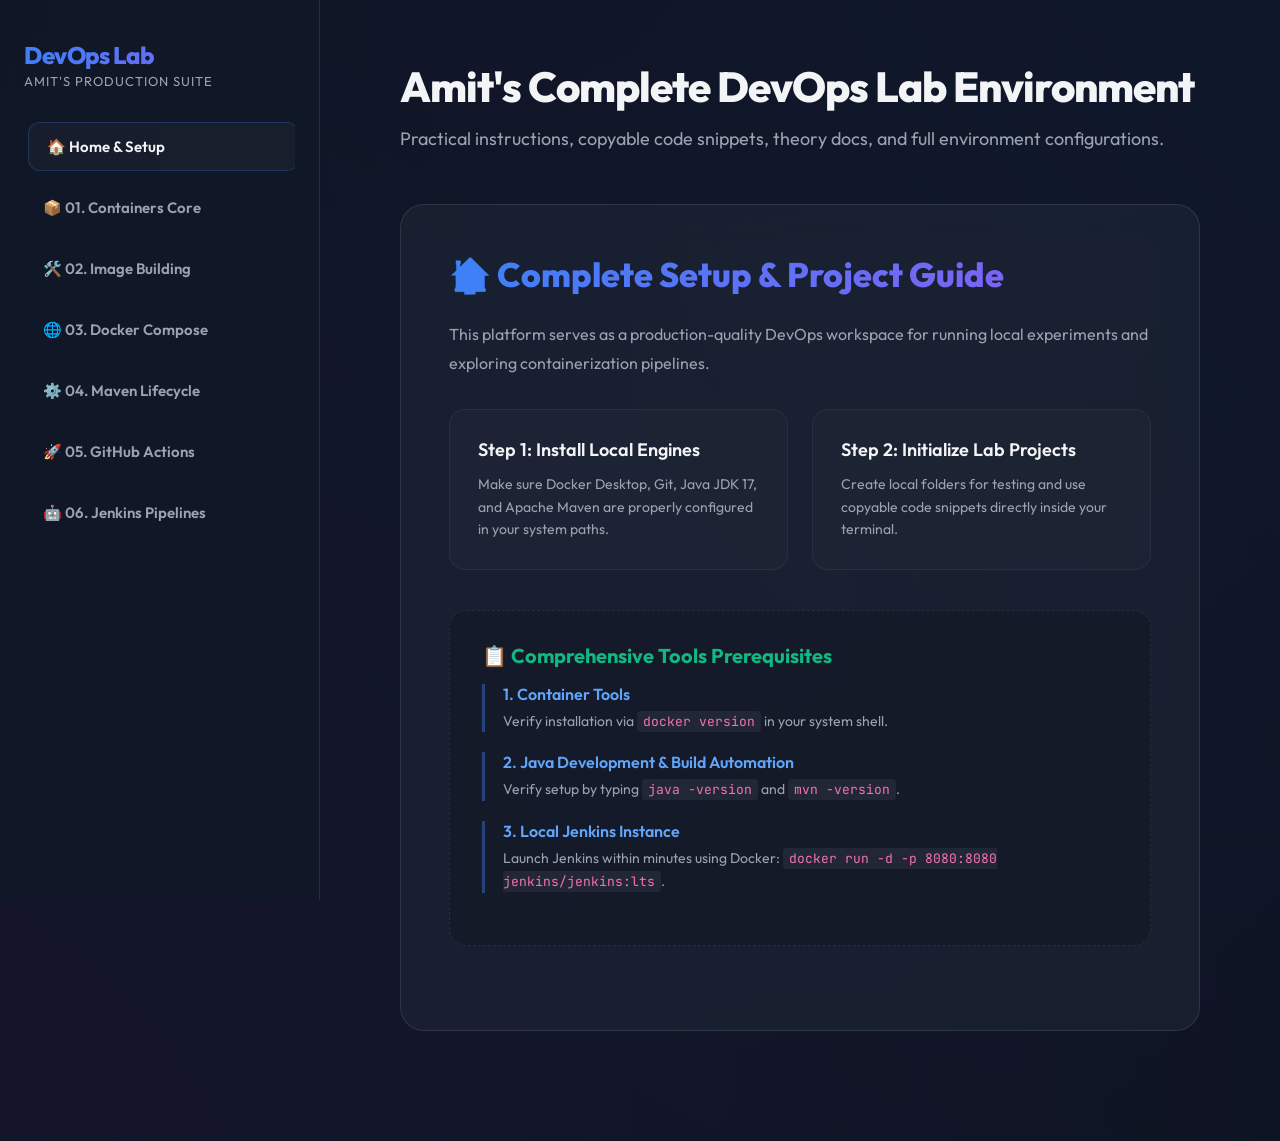
==== devops-lab-amit/index.html @ 14160db6 "Created the complete DevOps Learning + Practical implementation sub-project for Amit" ====
<!DOCTYPE html>
<html lang="en">
<head>
    <meta charset="UTF-8">
    <meta name="viewport" content="width=device-width, initial-scale=1.0">
    <title>Amit's DevOps Lab Master Suite</title>
    <link href="https://fonts.googleapis.com/css2?family=Outfit:wght@300;400;600;800&family=JetBrains+Mono:wght@400;700&display=swap" rel="stylesheet">
    <link rel="stylesheet" href="style.css">
</head>
<body>
    <aside class="sidebar">
        <div class="sidebar-brand">
            <h1>DevOps Lab</h1>
            <span>Amit's Production Suite</span>
        </div>
        <ul class="nav-list">
            <li class="nav-item active"><a href="#welcome" onclick="switchTab('welcome')">🏠 Home & Setup</a></li>
            <li class="nav-item"><a href="#unit1" onclick="switchTab('unit1')">📦 01. Containers Core</a></li>
            <li class="nav-item"><a href="#unit2" onclick="switchTab('unit2')">🛠️ 02. Image Building</a></li>
            <li class="nav-item"><a href="#unit3" onclick="switchTab('unit3')">🌐 03. Docker Compose</a></li>
            <li class="nav-item"><a href="#unit4" onclick="switchTab('unit4')">⚙️ 04. Maven Lifecycle</a></li>
            <li class="nav-item"><a href="#unit5" onclick="switchTab('unit5')">🚀 05. GitHub Actions</a></li>
            <li class="nav-item"><a href="#unit6" onclick="switchTab('unit6')">🤖 06. Jenkins Pipelines</a></li>
        </ul>
    </aside>

    <main class="main-content">
        <div class="header-section">
            <h2>Amit's Complete DevOps Lab Environment</h2>
            <p>Practical instructions, copyable code snippets, theory docs, and full environment configurations.</p>
        </div>

        <!-- 00. WELCOME / SETUP SECTION -->
        <section id="welcome" class="unit-section active">
            <h3 class="unit-title">🏠 Complete Setup & Project Guide</h3>
            <p class="unit-intro">This platform serves as a production-quality DevOps workspace for running local experiments and exploring containerization pipelines.</p>
            
            <div class="card-grid">
                <div class="feature-card">
                    <h4>Step 1: Install Local Engines</h4>
                    <p>Make sure Docker Desktop, Git, Java JDK 17, and Apache Maven are properly configured in your system paths.</p>
                </div>
                <div class="feature-card">
                    <h4>Step 2: Initialize Lab Projects</h4>
                    <p>Create local folders for testing and use copyable code snippets directly inside your terminal.</p>
                </div>
            </div>

            <div class="manual-section">
                <h5>📋 Comprehensive Tools Prerequisites</h5>
                <div class="manual-step">
                    <h6>1. Container Tools</h6>
                    <p>Verify installation via <code>docker version</code> in your system shell.</p>
                </div>
                <div class="manual-step">
                    <h6>2. Java Development & Build Automation</h6>
                    <p>Verify setup by typing <code>java -version</code> and <code>mvn -version</code>.</p>
                </div>
                <div class="manual-step">
                    <h6>3. Local Jenkins Instance</h6>
                    <p>Launch Jenkins within minutes using Docker: <code>docker run -d -p 8080:8080 jenkins/jenkins:lts</code>.</p>
                </div>
            </div>
        </section>

        <!-- UNIT 1: CONTAINERS & DOCKER FUNDAMENTALS -->
        <section id="unit1" class="unit-section">
            <h3 class="unit-title">Unit I: Containers Core & Docker Basics</h3>
            <p class="unit-intro">Explore hypervisor abstraction vs kernel isolation primitives (Namespaces, cgroups), image layering, and process sandboxing.</p>

            <button class="action-btn" onclick="startSim('term1', 'u1')">▶ Run Terminal Simulation (Typewriter Animation)</button>

            <div id="term1" class="terminal-container">
                <div class="terminal-header">
                    <div class="terminal-dot terminal-red"></div>
                    <div class="terminal-dot terminal-yellow"></div>
                    <div class="terminal-dot terminal-green"></div>
                    <span class="terminal-title">Simulation Console</span>
                </div>
                <div class="terminal-body" id="term1-txt"></div>
            </div>

            <div class="manual-section">
                <h5>🛠️ Experiment 1: Running Isolated Nginx Workloads</h5>
                <p><strong>Aim:</strong> Setup, configure, and operate a containerized web service using Docker.</p>
                <div class="manual-step">
                    <h6>Prerequisites:</h6>
                    <p>Ensure that Docker Desktop or a Linux host daemon is operational.</p>
                </div>
                <div class="manual-step">
                    <h6>Execution Steps:</h6>
                    <pre>
# Pulling official lightweight base
docker pull nginx:alpine

# Run containerized service in background mode
docker run -d --name amit_web_container -p 8080:80 nginx:alpine

# Print running container statuses
docker ps -a
                    </pre>
                </div>
                <p><strong>Expected Output:</strong> The web container starts, binds to port 8080, and renders the default Nginx index page at <code>http://localhost:8080</code>.</p>
            </div>
        </section>

        <!-- UNIT 2: DOCKERFILE & CONTAINER MANAGEMENT -->
        <section id="unit2" class="unit-section">
            <h3 class="unit-title">Unit II: Advanced Image Building & Storage</h3>
            <p class="unit-intro">Optimize production builds with efficient read-only layering, local caches, and bind mounts.</p>

            <button class="action-btn" onclick="startSim('term2', 'u2')">▶ Run Terminal Simulation (Typewriter Animation)</button>

            <div id="term2" class="terminal-container">
                <div class="terminal-header">
                    <div class="terminal-dot terminal-red"></div>
                    <div class="terminal-dot terminal-yellow"></div>
                    <div class="terminal-dot terminal-green"></div>
                    <span class="terminal-title">Simulation Console</span>
                </div>
                <div class="terminal-body" id="term2-txt"></div>
            </div>

            <div class="manual-section">
                <h5>🛠️ Experiment 2: Custom Node.js Microservice Generation</h5>
                <p><strong>Aim:</strong> Build, tag, and persist customized local Node.js application images using a Dockerfile.</p>
                <div class="manual-step">
                    <h6>Execution Steps:</h6>
                    <pre>
# Navigate to the context directory
cd docker/

# Compile the target Dockerfile image
docker build -t amit-node-app:v1 .

# Run the newly generated custom image
docker run -d --name node_test -p 3000:3000 amit-node-app:v1
                    </pre>
                </div>
                <p><strong>Expected Output:</strong> Continuous console updates output build steps and successful tag confirmations.</p>
            </div>
        </section>

        <!-- UNIT 3: DOCKER COMPOSE & MICROSERVICES -->
        <section id="unit3" class="unit-section">
            <h3 class="unit-title">Unit III: Microservices with Docker Compose</h3>
            <p class="unit-intro">Coordinate multi-tier enterprise services seamlessly using Docker Compose.</p>

            <button class="action-btn" onclick="startSim('term3', 'u3')">▶ Run Terminal Simulation (Typewriter Animation)</button>

            <div id="term3" class="terminal-container">
                <div class="terminal-header">
                    <div class="terminal-dot terminal-red"></div>
                    <div class="terminal-dot terminal-yellow"></div>
                    <div class="terminal-dot terminal-green"></div>
                    <span class="terminal-title">Simulation Console</span>
                </div>
                <div class="terminal-body" id="term3-txt"></div>
            </div>

            <div class="manual-section">
                <h5>🛠️ Experiment 3: WordPress & MySQL Single-Script Deployment</h5>
                <p><strong>Aim:</strong> Launching decoupled backend and web tier microservices using a unified script.</p>
                <div class="manual-step">
                    <h6>Execution Steps:</h6>
                    <pre>
# Launch service stacks
docker compose -f compose/wordpress.yml up -d

# Verify operational running containers
docker compose -f compose/wordpress.yml ps
                    </pre>
                </div>
                <p><strong>Expected Output:</strong> Dynamic isolation network created, database starts up, and WordPress binds to port 8080.</p>
            </div>
        </section>

        <!-- UNIT 4: MAVEN BUILD AUTOMATION -->
        <section id="unit4" class="unit-section">
            <h3 class="unit-title">Unit IV: Maven Lifecycle Automation</h3>
            <p class="unit-intro">Learn about the Maven Project Object Model (POM), transitive dependency resolution, and multi-stage JRE containerization.</p>

            <button class="action-btn" onclick="startSim('term4', 'u4')">▶ Run Terminal Simulation (Typewriter Animation)</button>

            <div id="term4" class="terminal-container">
                <div class="terminal-header">
                    <div class="terminal-dot terminal-red"></div>
                    <div class="terminal-dot terminal-yellow"></div>
                    <div class="terminal-dot terminal-green"></div>
                    <span class="terminal-title">Simulation Console</span>
                </div>
                <div class="terminal-body" id="term4-txt"></div>
            </div>

            <div class="manual-section">
                <h5>🛠️ Experiment 4: Compiling Java Maven Applications</h5>
                <p><strong>Aim:</strong> Manage dependency resolution, tests execution, and package builds using Maven coordinates.</p>
                <div class="manual-step">
                    <h6>Execution Steps:</h6>
                    <pre>
# Navigate to project location
cd maven-app/

# Package source files into an executable jar file
mvn clean package
                    </pre>
                </div>
                <p><strong>Expected Output:</strong> Maven downloads all defined dependencies, executes standard tests, and generates a packaged artifact JAR.</p>
            </div>
        </section>

        <!-- UNIT 5: GITHUB ACTIONS CI -->
        <section id="unit5" class="unit-section">
            <h3 class="unit-title">Unit V: Continuous Integration with GitHub Actions</h3>
            <p class="unit-intro">Build robust multi-job CI workflow pipelines directly within your GitHub repository.</p>

            <button class="action-btn" onclick="startSim('term5', 'u5')">▶ Run Terminal Simulation (Typewriter Animation)</button>

            <div id="term5" class="terminal-container">
                <div class="terminal-header">
                    <div class="terminal-dot terminal-red"></div>
                    <div class="terminal-dot terminal-yellow"></div>
                    <div class="terminal-dot terminal-green"></div>
                    <span class="terminal-title">Simulation Console</span>
                </div>
                <div class="terminal-body" id="term5-txt"></div>
            </div>

            <div class="manual-section">
                <h5>🛠️ Experiment 5: Workflow Pipeline Integration</h5>
                <p><strong>Aim:</strong> Trigger automated test validations, compilation, and Docker builds on code commits.</p>
                <div class="manual-step">
                    <h6>Execution Steps:</h6>
                    <pre>
# Stage code changes
git add .

# Commit code changes
git commit -m "Added continuous integration workflows"

# Push to origin
git push origin main
                    </pre>
                </div>
                <p><strong>Expected Output:</strong> GitHub captures events and executes testing and image builds automatically.</p>
            </div>
        </section>

        <!-- UNIT 6: JENKINS PIPELINES -->
        <section id="unit6" class="unit-section">
            <h3 class="unit-title">Unit VI: Continuous Integration with Jenkins</h3>
            <p class="unit-intro">Establish multi-stage delivery pipelines utilizing versioned declarative scripts.</p>

            <button class="action-btn" onclick="startSim('term6', 'u6')">▶ Run Terminal Simulation (Typewriter Animation)</button>

            <div id="term6" class="terminal-container">
                <div class="terminal-header">
                    <div class="terminal-dot terminal-red"></div>
                    <div class="terminal-dot terminal-yellow"></div>
                    <div class="terminal-dot terminal-green"></div>
                    <span class="terminal-title">Simulation Console</span>
                </div>
                <div class="terminal-body" id="term6-txt"></div>
            </div>

            <div class="manual-section">
                <h5>🛠️ Experiment 6: Declarative Pipelines Implementation</h5>
                <p><strong>Aim:</strong> Run step-by-step CI/CD automation tasks in isolated agent node environments.</p>
                <div class="manual-step">
                    <h6>Execution Steps:</h6>
                    <pre>
# Point Jenkins to your repository url
# Execute new build pipelines via the dashboard
                    </pre>
                </div>
                <p><strong>Expected Output:</strong> Stages compile, validate tests, package binaries, and confirm successful pipeline completions.</p>
            </div>
        </section>
    </main>

    <script src="script.js"></script>
</body>
</html>
---- devops-lab-amit/style.css ----
:root {
    --bg-color: #0b0f19;
    --sidebar-bg: rgba(17, 24, 39, 0.85);
    --panel-bg: rgba(31, 41, 55, 0.55);
    --accent: #3b82f6;
    --accent-gradient: linear-gradient(135deg, #3b82f6 0%, #8b5cf6 100%);
    --text-main: #f3f4f6;
    --text-muted: #9ca3af;
    --border-color: rgba(255, 255, 255, 0.1);
    --card-bg: rgba(255, 255, 255, 0.02);
    --terminal-bg: rgba(17, 24, 39, 0.95);
}

* {
    box-sizing: border-box;
    margin: 0;
    padding: 0;
}

body {
    font-family: 'Outfit', sans-serif;
    background: var(--bg-color);
    color: var(--text-main);
    display: flex;
    min-height: 100vh;
    overflow-x: hidden;
    background-image: radial-gradient(circle at top right, rgba(59, 130, 246, 0.08), transparent),
                      radial-gradient(circle at bottom left, rgba(139, 92, 246, 0.08), transparent);
}

.sidebar {
    width: 320px;
    background: var(--sidebar-bg);
    backdrop-filter: blur(12px);
    border-right: 1px solid var(--border-color);
    height: 100vh;
    position: fixed;
    left: 0;
    top: 0;
    padding: 40px 24px;
    display: flex;
    flex-direction: column;
    gap: 32px;
    z-index: 100;
}

.sidebar-brand h1 {
    font-size: 24px;
    font-weight: 800;
    background: var(--accent-gradient);
    -webkit-background-clip: text;
    background-clip: text;
    -webkit-text-fill-color: transparent;
    letter-spacing: -0.5px;
}

.sidebar-brand span {
    font-size: 13px;
    color: var(--text-muted);
    text-transform: uppercase;
    letter-spacing: 1px;
}

.nav-list {
    list-style: none;
    display: flex;
    flex-direction: column;
    gap: 12px;
    overflow-y: auto;
    flex: 1;
}

.nav-item a {
    display: flex;
    align-items: center;
    gap: 14px;
    padding: 14px 18px;
    color: var(--text-muted);
    text-decoration: none;
    border-radius: 12px;
    font-size: 15px;
    font-weight: 600;
    transition: all 0.3s cubic-bezier(0.4, 0, 0.2, 1);
    border: 1px solid transparent;
}

.nav-item a:hover, .nav-item.active a {
    background: rgba(255, 255, 255, 0.03);
    color: var(--text-main);
    border-color: rgba(59, 130, 246, 0.25);
    transform: translateX(4px);
}

.main-content {
    margin-left: 320px;
    padding: 60px 80px;
    width: calc(100% - 320px);
    max-width: 1250px;
}

.header-section {
    margin-bottom: 50px;
    animation: fadeIn 0.8s ease;
}

.header-section h2 {
    font-size: 42px;
    font-weight: 800;
    letter-spacing: -1px;
    margin-bottom: 12px;
}

.header-section p {
    font-size: 18px;
    color: var(--text-muted);
    line-height: 1.6;
}

.unit-section {
    background: var(--panel-bg);
    backdrop-filter: blur(16px);
    border: 1px solid var(--border-color);
    border-radius: 24px;
    padding: 48px;
    margin-bottom: 50px;
    display: none;
    animation: slideUp 0.6s cubic-bezier(0.4, 0, 0.2, 1);
}

.unit-section.active {
    display: block;
}

.unit-title {
    font-size: 34px;
    font-weight: 800;
    background: var(--accent-gradient);
    -webkit-background-clip: text;
    background-clip: text;
    -webkit-text-fill-color: transparent;
    margin-bottom: 24px;
}

.unit-intro {
    color: var(--text-muted);
    font-size: 16px;
    line-height: 1.8;
    margin-bottom: 32px;
}

.card-grid {
    display: grid;
    grid-template-columns: repeat(auto-fit, minmax(280px, 1fr));
    gap: 24px;
    margin-bottom: 40px;
}

.feature-card {
    background: var(--card-bg);
    border: 1px solid rgba(255, 255, 255, 0.05);
    border-radius: 16px;
    padding: 28px;
    transition: all 0.3s ease;
}

.feature-card:hover {
    transform: translateY(-4px);
    border-color: rgba(59, 130, 246, 0.3);
    background: rgba(255, 255, 255, 0.04);
}

.feature-card h4 {
    font-size: 18px;
    font-weight: 600;
    margin-bottom: 12px;
    color: var(--text-main);
}

.feature-card p {
    font-size: 14px;
    color: var(--text-muted);
    line-height: 1.6;
}

.manual-section {
    background: rgba(0, 0, 0, 0.15);
    border: 1px dashed rgba(255, 255, 255, 0.08);
    border-radius: 18px;
    padding: 32px;
    margin: 36px 0;
}

.manual-section h5 {
    font-size: 20px;
    font-weight: 700;
    margin-bottom: 16px;
    color: #10b981;
}

.manual-step {
    margin-bottom: 20px;
    border-left: 3px solid rgba(59, 130, 246, 0.4);
    padding-left: 18px;
}

.manual-step h6 {
    font-size: 16px;
    font-weight: 600;
    color: #60a5fa;
    margin-bottom: 6px;
}

.manual-step p {
    font-size: 14px;
    color: var(--text-muted);
    line-height: 1.6;
}

.action-btn {
    display: inline-flex;
    align-items: center;
    gap: 10px;
    background: var(--accent-gradient);
    color: #fff;
    font-weight: 600;
    font-size: 14px;
    padding: 12px 24px;
    border-radius: 10px;
    border: none;
    cursor: pointer;
    transition: all 0.3s cubic-bezier(0.4, 0, 0.2, 1);
    margin-bottom: 24px;
}

.action-btn:hover {
    transform: scale(1.02) translateY(-2px);
    box-shadow: 0 8px 24px rgba(59, 130, 246, 0.4);
}

pre {
    background: rgba(17, 24, 39, 0.75);
    border: 1px solid rgba(255, 255, 255, 0.08);
    border-radius: 14px;
    padding: 24px;
    overflow-x: auto;
    margin: 24px 0;
    font-family: 'JetBrains Mono', monospace;
    font-size: 14px;
    line-height: 1.6;
    color: #818cf8;
}

code {
    font-family: 'JetBrains Mono', monospace;
    background: rgba(255, 255, 255, 0.06);
    color: #f472b6;
    padding: 2px 6px;
    border-radius: 4px;
    font-size: 13px;
}

.terminal-container {
    display: none;
    background: var(--terminal-bg);
    border: 1px solid var(--border-color);
    border-radius: 16px;
    padding: 24px;
    margin: 24px 0;
    box-shadow: 0 20px 40px rgba(0,0,0,0.5);
    font-family: 'JetBrains Mono', monospace;
    color: #a7f3d0;
    min-height: 220px;
    animation: slideUp 0.4s ease;
    position: relative;
}

.terminal-container.active {
    display: block;
}

.terminal-header {
    display: flex;
    align-items: center;
    gap: 8px;
    margin-bottom: 16px;
    border-bottom: 1px solid rgba(255, 255, 255, 0.06);
    padding-bottom: 12px;
}

.terminal-dot { width: 12px; height: 12px; border-radius: 50%; }
.terminal-red { background: #ef4444; }
.terminal-yellow { background: #f59e0b; }
.terminal-green { background: #10b981; }
.terminal-title { color: var(--text-muted); font-size: 12px; margin-left: auto; text-transform: uppercase; }
.terminal-body { line-height: 1.7; font-size: 14px; white-space: pre-wrap; }

.image-gallery {
    display: grid;
    grid-template-columns: repeat(auto-fill, minmax(240px, 1fr));
    gap: 20px;
    margin-top: 32px;
}

.gallery-item {
    position: relative;
    border-radius: 12px;
    overflow: hidden;
    border: 1px solid rgba(255, 255, 255, 0.05);
    transition: all 0.3s cubic-bezier(0.4, 0, 0.2, 1);
    aspect-ratio: 16/9;
    background: rgba(0,0,0,0.25);
}

.gallery-item:hover {
    border-color: rgba(139, 92, 246, 0.4);
    transform: scale(1.03);
    box-shadow: 0 10px 25px rgba(0,0,0,0.3);
}

.gallery-item img {
    width: 100%;
    height: 100%;
    object-fit: cover;
    display: block;
}

.gallery-caption {
    position: absolute;
    bottom: 0; left: 0; right: 0;
    background: linear-gradient(transparent, rgba(0,0,0,0.9));
    color: #fff; font-size: 12px; padding: 10px 14px; font-weight: 500;
}

@keyframes fadeIn { from { opacity: 0; } to { opacity: 1; } }
@keyframes slideUp { from { opacity: 0; transform: translateY(24px); } to { opacity: 1; transform: translateY(0); } }

@media (max-width: 1024px) {
    body { flex-direction: column; }
    .sidebar { width: 100%; height: auto; position: relative; border-right: none; border-bottom: 1px solid var(--border-color); }
    .main-content { margin-left: 0; width: 100%; padding: 40px 24px; }
}
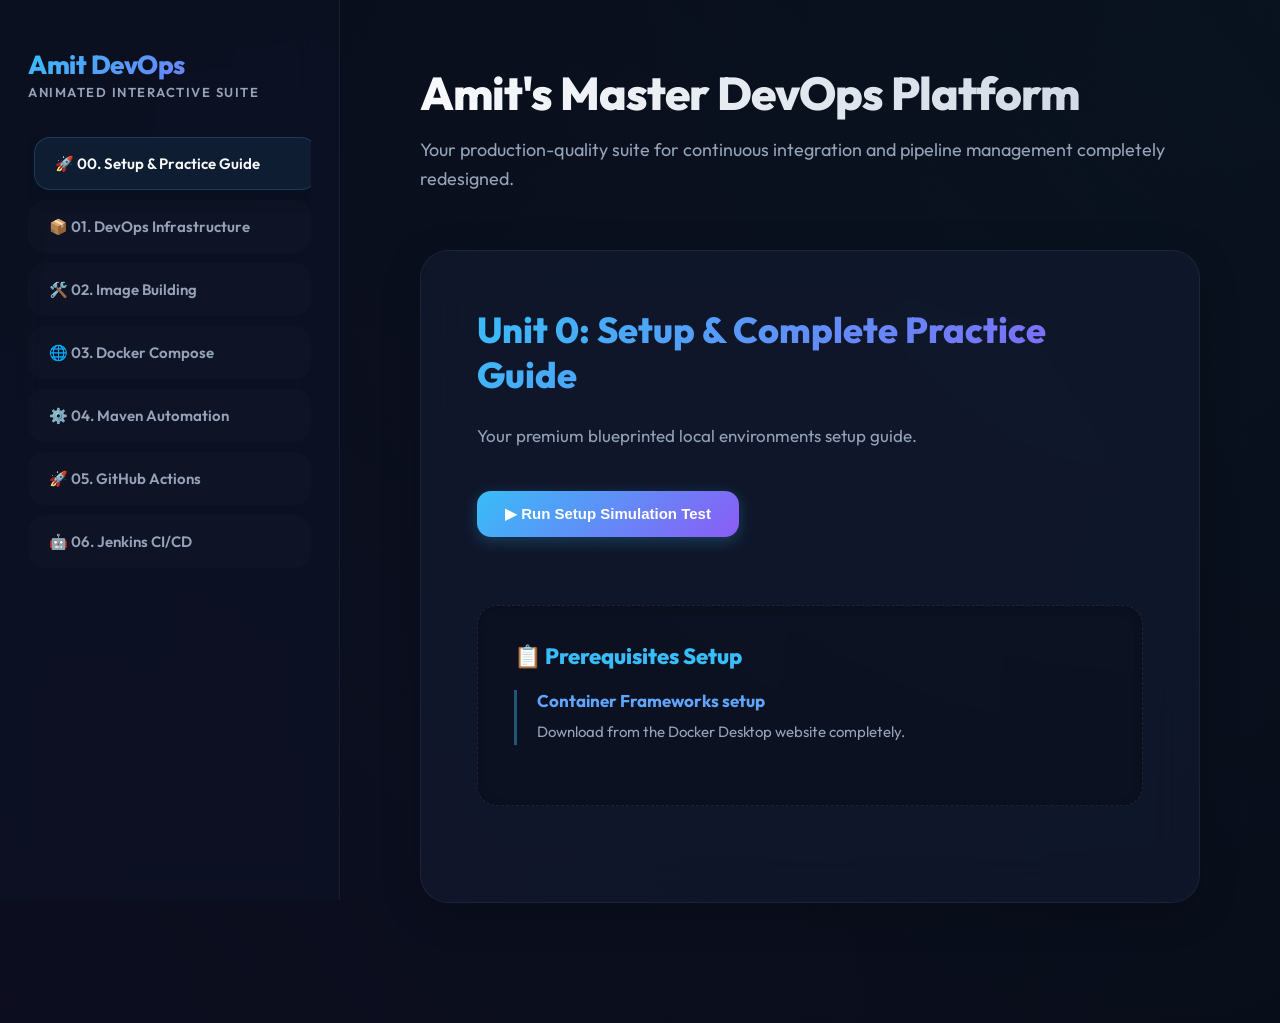
==== commit 39d3b7b9: "Completely redesigned both interactive dashboards with premium glassmorphism" ====
--- a/devops-lab-amit/index.html
+++ b/devops-lab-amit/index.html
@@ -3,70 +3,360 @@
 <head>
     <meta charset="UTF-8">
     <meta name="viewport" content="width=device-width, initial-scale=1.0">
-    <title>Amit's DevOps Lab Master Suite</title>
+    <title>Amit's Advanced DevOps Master Suite</title>
     <link href="https://fonts.googleapis.com/css2?family=Outfit:wght@300;400;600;800&family=JetBrains+Mono:wght@400;700&display=swap" rel="stylesheet">
-    <link rel="stylesheet" href="style.css">
+    <style>
+        :root {
+            --bg-color: #060913;
+            --sidebar-bg: rgba(13, 18, 36, 0.75);
+            --panel-bg: rgba(23, 31, 59, 0.45);
+            --accent: #2563eb;
+            --accent-gradient: linear-gradient(135deg, #38bdf8 0%, #8b5cf6 100%);
+            --text-main: #f8fafc;
+            --text-muted: #94a3b8;
+            --border-color: rgba(255, 255, 255, 0.06);
+            --card-bg: rgba(255, 255, 255, 0.01);
+            --terminal-bg: #090e1d;
+        }
+
+        * {
+            box-sizing: border-box;
+            margin: 0;
+            padding: 0;
+        }
+
+        body {
+            font-family: 'Outfit', sans-serif;
+            background: var(--bg-color);
+            color: var(--text-main);
+            display: flex;
+            min-height: 100vh;
+            overflow-x: hidden;
+            background-image: radial-gradient(circle at top right, rgba(56, 189, 248, 0.05), transparent),
+                              radial-gradient(circle at bottom left, rgba(139, 92, 246, 0.05), transparent);
+        }
+
+        ::-webkit-scrollbar {
+            width: 6px;
+            height: 6px;
+        }
+        ::-webkit-scrollbar-track {
+            background: transparent;
+        }
+        ::-webkit-scrollbar-thumb {
+            background: rgba(255, 255, 255, 0.1);
+            border-radius: 20px;
+        }
+
+        .sidebar {
+            width: 340px;
+            background: var(--sidebar-bg);
+            backdrop-filter: blur(20px);
+            border-right: 1px solid var(--border-color);
+            height: 100vh;
+            position: fixed;
+            left: 0;
+            top: 0;
+            padding: 48px 28px;
+            display: flex;
+            flex-direction: column;
+            gap: 36px;
+            z-index: 100;
+        }
+
+        .sidebar-brand h1 {
+            font-size: 26px;
+            font-weight: 800;
+            background: var(--accent-gradient);
+            -webkit-background-clip: text;
+            background-clip: text;
+            -webkit-text-fill-color: transparent;
+            letter-spacing: -0.5px;
+        }
+
+        .sidebar-brand span {
+            font-size: 13px;
+            color: var(--text-muted);
+            text-transform: uppercase;
+            letter-spacing: 1.5px;
+            font-weight: 600;
+        }
+
+        .nav-list {
+            list-style: none;
+            display: flex;
+            flex-direction: column;
+            gap: 10px;
+            overflow-y: auto;
+            flex: 1;
+        }
+
+        .nav-item a {
+            display: flex;
+            align-items: center;
+            gap: 16px;
+            padding: 16px 20px;
+            color: var(--text-muted);
+            text-decoration: none;
+            border-radius: 16px;
+            font-size: 15px;
+            font-weight: 600;
+            transition: all 0.4s cubic-bezier(0.4, 0, 0.2, 1);
+            border: 1px solid transparent;
+            background: rgba(255, 255, 255, 0.01);
+        }
+
+        .nav-item a:hover, .nav-item.active a {
+            background: rgba(56, 189, 248, 0.08);
+            color: var(--text-main);
+            border-color: rgba(56, 189, 248, 0.2);
+            transform: translateX(6px);
+            box-shadow: 0 4px 20px rgba(0, 0, 0, 0.15);
+        }
+
+        .main-content {
+            margin-left: 340px;
+            padding: 64px 80px;
+            width: calc(100% - 340px);
+            max-width: 1250px;
+        }
+
+        .header-section {
+            margin-bottom: 56px;
+            animation: fadeIn 0.8s ease;
+        }
+
+        .header-section h2 {
+            font-size: 46px;
+            font-weight: 800;
+            letter-spacing: -1px;
+            margin-bottom: 14px;
+            background: linear-gradient(to right, #f8fafc, #cbd5e1);
+            -webkit-background-clip: text;
+            background-clip: text;
+            -webkit-text-fill-color: transparent;
+        }
+
+        .header-section p {
+            font-size: 18px;
+            color: var(--text-muted);
+            line-height: 1.6;
+        }
+
+        .unit-section {
+            background: var(--panel-bg);
+            backdrop-filter: blur(24px);
+            border: 1px solid var(--border-color);
+            border-radius: 28px;
+            padding: 56px;
+            margin-bottom: 56px;
+            display: none;
+            animation: slideUp 0.6s cubic-bezier(0.4, 0, 0.2, 1);
+            box-shadow: 0 10px 40px rgba(0,0,0,0.2);
+        }
+
+        .unit-section.active {
+            display: block;
+        }
+
+        .unit-title {
+            font-size: 36px;
+            font-weight: 800;
+            background: var(--accent-gradient);
+            -webkit-background-clip: text;
+            background-clip: text;
+            -webkit-text-fill-color: transparent;
+            margin-bottom: 24px;
+        }
+
+        .unit-intro {
+            color: var(--text-muted);
+            font-size: 17px;
+            line-height: 1.8;
+            margin-bottom: 40px;
+        }
+
+        .manual-section {
+            background: rgba(0, 0, 0, 0.18);
+            border: 1px dashed rgba(255, 255, 255, 0.08);
+            border-radius: 20px;
+            padding: 36px;
+            margin: 40px 0;
+            box-shadow: inset 0 1px 15px rgba(0, 0, 0, 0.3);
+        }
+
+        .manual-section h5 {
+            font-size: 22px;
+            font-weight: 800;
+            margin-bottom: 20px;
+            color: #38bdf8;
+        }
+
+        .manual-step {
+            margin-bottom: 24px;
+            border-left: 3px solid rgba(56, 189, 248, 0.4);
+            padding-left: 20px;
+        }
+
+        .manual-step h6 {
+            font-size: 17px;
+            font-weight: 700;
+            color: #60a5fa;
+            margin-bottom: 8px;
+        }
+
+        .manual-step p {
+            font-size: 15px;
+            color: var(--text-muted);
+            line-height: 1.7;
+        }
+
+        .action-btn {
+            display: inline-flex;
+            align-items: center;
+            gap: 12px;
+            background: var(--accent-gradient);
+            color: #fff;
+            font-weight: 700;
+            font-size: 15px;
+            padding: 14px 28px;
+            border-radius: 14px;
+            border: none;
+            cursor: pointer;
+            text-decoration: none;
+            transition: all 0.3s cubic-bezier(0.4, 0, 0.2, 1);
+            margin-bottom: 28px;
+            box-shadow: 0 4px 15px rgba(56, 189, 248, 0.25);
+        }
+
+        .action-btn:hover {
+            transform: scale(1.03) translateY(-3px);
+            box-shadow: 0 10px 30px rgba(56, 189, 248, 0.45);
+        }
+
+        pre {
+            background: rgba(9, 14, 29, 0.85);
+            border: 1px solid rgba(255, 255, 255, 0.05);
+            border-radius: 16px;
+            padding: 24px;
+            overflow-x: auto;
+            margin: 28px 0;
+            font-family: 'JetBrains Mono', monospace;
+            font-size: 14px;
+            line-height: 1.7;
+            color: #cbd5e1;
+        }
+
+        code {
+            font-family: 'JetBrains Mono', monospace;
+            background: rgba(255, 255, 255, 0.04);
+            color: #38bdf8;
+            padding: 2px 8px;
+            border-radius: 6px;
+            font-size: 13.5px;
+        }
+
+        .terminal-container {
+            display: none;
+            background: var(--terminal-bg);
+            border: 1px solid var(--border-color);
+            border-radius: 20px;
+            padding: 28px;
+            margin: 28px 0;
+            box-shadow: 0 25px 50px rgba(0,0,0,0.6);
+            font-family: 'JetBrains Mono', monospace;
+            color: #38bdf8;
+            min-height: 240px;
+            animation: slideUp 0.4s ease;
+            position: relative;
+        }
+
+        .terminal-container.active {
+            display: block;
+        }
+
+        .terminal-header {
+            display: flex;
+            align-items: center;
+            gap: 10px;
+            margin-bottom: 18px;
+            border-bottom: 1px solid rgba(255, 255, 255, 0.04);
+            padding-bottom: 14px;
+        }
+
+        .terminal-dot { width: 14px; height: 14px; border-radius: 50%; }
+        .terminal-red { background: #ef4444; }
+        .terminal-yellow { background: #f59e0b; }
+        .terminal-green { background: #10b981; }
+        .terminal-title { color: #64748b; font-size: 13px; margin-left: auto; text-transform: uppercase; font-weight: 700; }
+        .terminal-body { line-height: 1.8; font-size: 14px; white-space: pre-wrap; color: #a7f3d0; }
+
+        @keyframes fadeIn { from { opacity: 0; } to { opacity: 1; } }
+        @keyframes slideUp { from { opacity: 0; transform: translateY(28px); } to { opacity: 1; transform: translateY(0); } }
+
+        @media (max-width: 1024px) {
+            body { flex-direction: column; }
+            .sidebar { width: 100%; height: auto; position: relative; border-right: none; border-bottom: 1px solid var(--border-color); }
+            .main-content { margin-left: 0; width: 100%; padding: 40px 24px; }
+        }
+    </style>
 </head>
 <body>
+
+    <!-- SIDEBAR NAVIGATION -->
     <aside class="sidebar">
         <div class="sidebar-brand">
-            <h1>DevOps Lab</h1>
-            <span>Amit's Production Suite</span>
+            <h1>Amit DevOps</h1>
+            <span>Animated Interactive Suite</span>
         </div>
         <ul class="nav-list">
-            <li class="nav-item active"><a href="#welcome" onclick="switchTab('welcome')">🏠 Home & Setup</a></li>
-            <li class="nav-item"><a href="#unit1" onclick="switchTab('unit1')">📦 01. Containers Core</a></li>
-            <li class="nav-item"><a href="#unit2" onclick="switchTab('unit2')">🛠️ 02. Image Building</a></li>
-            <li class="nav-item"><a href="#unit3" onclick="switchTab('unit3')">🌐 03. Docker Compose</a></li>
-            <li class="nav-item"><a href="#unit4" onclick="switchTab('unit4')">⚙️ 04. Maven Lifecycle</a></li>
-            <li class="nav-item"><a href="#unit5" onclick="switchTab('unit5')">🚀 05. GitHub Actions</a></li>
-            <li class="nav-item"><a href="#unit6" onclick="switchTab('unit6')">🤖 06. Jenkins Pipelines</a></li>
+            <li class="nav-item active"><a href="#setup" onclick="switchUnit('setup')">🚀 00. Setup & Practice Guide</a></li>
+            <li class="nav-item"><a href="#unit1" onclick="switchUnit('unit1')">📦 01. DevOps Infrastructure</a></li>
+            <li class="nav-item"><a href="#unit2" onclick="switchUnit('unit2')">🛠️ 02. Image Building</a></li>
+            <li class="nav-item"><a href="#unit3" onclick="switchUnit('unit3')">🌐 03. Docker Compose</a></li>
+            <li class="nav-item"><a href="#unit4" onclick="switchUnit('unit4')">⚙️ 04. Maven Automation</a></li>
+            <li class="nav-item"><a href="#unit5" onclick="switchUnit('unit5')">🚀 05. GitHub Actions</a></li>
+            <li class="nav-item"><a href="#unit6" onclick="switchUnit('unit6')">🤖 06. Jenkins CI/CD</a></li>
         </ul>
     </aside>
 
+    <!-- MAIN CONTENT AREA -->
     <main class="main-content">
         <div class="header-section">
-            <h2>Amit's Complete DevOps Lab Environment</h2>
-            <p>Practical instructions, copyable code snippets, theory docs, and full environment configurations.</p>
+            <h2>Amit's Master DevOps Platform</h2>
+            <p>Your production-quality suite for continuous integration and pipeline management completely redesigned.</p>
         </div>
 
-        <!-- 00. WELCOME / SETUP SECTION -->
-        <section id="welcome" class="unit-section active">
-            <h3 class="unit-title">🏠 Complete Setup & Project Guide</h3>
-            <p class="unit-intro">This platform serves as a production-quality DevOps workspace for running local experiments and exploring containerization pipelines.</p>
-            
-            <div class="card-grid">
-                <div class="feature-card">
-                    <h4>Step 1: Install Local Engines</h4>
-                    <p>Make sure Docker Desktop, Git, Java JDK 17, and Apache Maven are properly configured in your system paths.</p>
-                </div>
-                <div class="feature-card">
-                    <h4>Step 2: Initialize Lab Projects</h4>
-                    <p>Create local folders for testing and use copyable code snippets directly inside your terminal.</p>
-                </div>
+        <!-- UNIT 0: COMPLETE SETUP -->
+        <section id="setup" class="unit-section active">
+            <h3 class="unit-title">Unit 0: Setup & Complete Practice Guide</h3>
+            <p class="unit-intro">Your premium blueprinted local environments setup guide.</p>
+
+            <button class="action-btn" onclick="startSim('term-setup', 'setup')">▶ Run Setup Simulation Test</button>
+
+            <div id="term-setup" class="terminal-container">
+                <div class="terminal-header">
+                    <div class="terminal-dot terminal-red"></div>
+                    <div class="terminal-dot terminal-yellow"></div>
+                    <div class="terminal-dot terminal-green"></div>
+                    <span class="terminal-title">Simulation Console</span>
+                </div>
+                <div class="terminal-body" id="term-setup-txt"></div>
             </div>
 
             <div class="manual-section">
-                <h5>📋 Comprehensive Tools Prerequisites</h5>
+                <h5>📋 Prerequisites Setup</h5>
                 <div class="manual-step">
-                    <h6>1. Container Tools</h6>
-                    <p>Verify installation via <code>docker version</code> in your system shell.</p>
-                </div>
-                <div class="manual-step">
-                    <h6>2. Java Development & Build Automation</h6>
-                    <p>Verify setup by typing <code>java -version</code> and <code>mvn -version</code>.</p>
-                </div>
-                <div class="manual-step">
-                    <h6>3. Local Jenkins Instance</h6>
-                    <p>Launch Jenkins within minutes using Docker: <code>docker run -d -p 8080:8080 jenkins/jenkins:lts</code>.</p>
-                </div>
-            </div>
-        </section>
-
-        <!-- UNIT 1: CONTAINERS & DOCKER FUNDAMENTALS -->
+                    <h6>Container Frameworks setup</h6>
+                    <p>Download from the Docker Desktop website completely.</p>
+                </div>
+            </div>
+        </section>
+
+        <!-- UNIT 1: BASICS -->
         <section id="unit1" class="unit-section">
-            <h3 class="unit-title">Unit I: Containers Core & Docker Basics</h3>
-            <p class="unit-intro">Explore hypervisor abstraction vs kernel isolation primitives (Namespaces, cgroups), image layering, and process sandboxing.</p>
+            <h3 class="unit-title">Unit I: Basics of DevOps Infrastructure</h3>
+            <p class="unit-intro">Understand hypervisor abstraction, namespaces, cgroups, and isolated CLI controls completely.</p>
 
             <button class="action-btn" onclick="startSim('term1', 'u1')">▶ Run Terminal Simulation (Typewriter Animation)</button>
 
@@ -79,35 +369,12 @@
                 </div>
                 <div class="terminal-body" id="term1-txt"></div>
             </div>
-
-            <div class="manual-section">
-                <h5>🛠️ Experiment 1: Running Isolated Nginx Workloads</h5>
-                <p><strong>Aim:</strong> Setup, configure, and operate a containerized web service using Docker.</p>
-                <div class="manual-step">
-                    <h6>Prerequisites:</h6>
-                    <p>Ensure that Docker Desktop or a Linux host daemon is operational.</p>
-                </div>
-                <div class="manual-step">
-                    <h6>Execution Steps:</h6>
-                    <pre>
-# Pulling official lightweight base
-docker pull nginx:alpine
-
-# Run containerized service in background mode
-docker run -d --name amit_web_container -p 8080:80 nginx:alpine
-
-# Print running container statuses
-docker ps -a
-                    </pre>
-                </div>
-                <p><strong>Expected Output:</strong> The web container starts, binds to port 8080, and renders the default Nginx index page at <code>http://localhost:8080</code>.</p>
-            </div>
-        </section>
-
-        <!-- UNIT 2: DOCKERFILE & CONTAINER MANAGEMENT -->
+        </section>
+
+        <!-- UNIT 2: DOCKERFILE -->
         <section id="unit2" class="unit-section">
-            <h3 class="unit-title">Unit II: Advanced Image Building & Storage</h3>
-            <p class="unit-intro">Optimize production builds with efficient read-only layering, local caches, and bind mounts.</p>
+            <h3 class="unit-title">Unit II: Image Building & Container Management</h3>
+            <p class="unit-intro">Optimize production builds with lean layering caches completely.</p>
 
             <button class="action-btn" onclick="startSim('term2', 'u2')">▶ Run Terminal Simulation (Typewriter Animation)</button>
 
@@ -120,31 +387,12 @@
                 </div>
                 <div class="terminal-body" id="term2-txt"></div>
             </div>
-
-            <div class="manual-section">
-                <h5>🛠️ Experiment 2: Custom Node.js Microservice Generation</h5>
-                <p><strong>Aim:</strong> Build, tag, and persist customized local Node.js application images using a Dockerfile.</p>
-                <div class="manual-step">
-                    <h6>Execution Steps:</h6>
-                    <pre>
-# Navigate to the context directory
-cd docker/
-
-# Compile the target Dockerfile image
-docker build -t amit-node-app:v1 .
-
-# Run the newly generated custom image
-docker run -d --name node_test -p 3000:3000 amit-node-app:v1
-                    </pre>
-                </div>
-                <p><strong>Expected Output:</strong> Continuous console updates output build steps and successful tag confirmations.</p>
-            </div>
-        </section>
-
-        <!-- UNIT 3: DOCKER COMPOSE & MICROSERVICES -->
+        </section>
+
+        <!-- UNIT 3 -->
         <section id="unit3" class="unit-section">
-            <h3 class="unit-title">Unit III: Microservices with Docker Compose</h3>
-            <p class="unit-intro">Coordinate multi-tier enterprise services seamlessly using Docker Compose.</p>
+            <h3 class="unit-title">Unit III: Docker Compose & Microservices</h3>
+            <p class="unit-intro">Coordinate microservice environments via unified YAML declarations completely.</p>
 
             <button class="action-btn" onclick="startSim('term3', 'u3')">▶ Run Terminal Simulation (Typewriter Animation)</button>
 
@@ -157,28 +405,12 @@
                 </div>
                 <div class="terminal-body" id="term3-txt"></div>
             </div>
-
-            <div class="manual-section">
-                <h5>🛠️ Experiment 3: WordPress & MySQL Single-Script Deployment</h5>
-                <p><strong>Aim:</strong> Launching decoupled backend and web tier microservices using a unified script.</p>
-                <div class="manual-step">
-                    <h6>Execution Steps:</h6>
-                    <pre>
-# Launch service stacks
-docker compose -f compose/wordpress.yml up -d
-
-# Verify operational running containers
-docker compose -f compose/wordpress.yml ps
-                    </pre>
-                </div>
-                <p><strong>Expected Output:</strong> Dynamic isolation network created, database starts up, and WordPress binds to port 8080.</p>
-            </div>
-        </section>
-
-        <!-- UNIT 4: MAVEN BUILD AUTOMATION -->
+        </section>
+
+        <!-- UNIT 4 -->
         <section id="unit4" class="unit-section">
-            <h3 class="unit-title">Unit IV: Maven Lifecycle Automation</h3>
-            <p class="unit-intro">Learn about the Maven Project Object Model (POM), transitive dependency resolution, and multi-stage JRE containerization.</p>
+            <h3 class="unit-title">Unit IV: Maven Build Automation</h3>
+            <p class="unit-intro">Manage software cycles, transitive dependencies, and compilation automation completely.</p>
 
             <button class="action-btn" onclick="startSim('term4', 'u4')">▶ Run Terminal Simulation (Typewriter Animation)</button>
 
@@ -191,28 +423,12 @@
                 </div>
                 <div class="terminal-body" id="term4-txt"></div>
             </div>
-
-            <div class="manual-section">
-                <h5>🛠️ Experiment 4: Compiling Java Maven Applications</h5>
-                <p><strong>Aim:</strong> Manage dependency resolution, tests execution, and package builds using Maven coordinates.</p>
-                <div class="manual-step">
-                    <h6>Execution Steps:</h6>
-                    <pre>
-# Navigate to project location
-cd maven-app/
-
-# Package source files into an executable jar file
-mvn clean package
-                    </pre>
-                </div>
-                <p><strong>Expected Output:</strong> Maven downloads all defined dependencies, executes standard tests, and generates a packaged artifact JAR.</p>
-            </div>
-        </section>
-
-        <!-- UNIT 5: GITHUB ACTIONS CI -->
+        </section>
+
+        <!-- UNIT 5 -->
         <section id="unit5" class="unit-section">
-            <h3 class="unit-title">Unit V: Continuous Integration with GitHub Actions</h3>
-            <p class="unit-intro">Build robust multi-job CI workflow pipelines directly within your GitHub repository.</p>
+            <h3 class="unit-title">Unit V: CI with GitHub Actions</h3>
+            <p class="unit-intro">Run multi-step continuous deployment jobs completely on cloud worker nodes.</p>
 
             <button class="action-btn" onclick="startSim('term5', 'u5')">▶ Run Terminal Simulation (Typewriter Animation)</button>
 
@@ -225,31 +441,12 @@
                 </div>
                 <div class="terminal-body" id="term5-txt"></div>
             </div>
-
-            <div class="manual-section">
-                <h5>🛠️ Experiment 5: Workflow Pipeline Integration</h5>
-                <p><strong>Aim:</strong> Trigger automated test validations, compilation, and Docker builds on code commits.</p>
-                <div class="manual-step">
-                    <h6>Execution Steps:</h6>
-                    <pre>
-# Stage code changes
-git add .
-
-# Commit code changes
-git commit -m "Added continuous integration workflows"
-
-# Push to origin
-git push origin main
-                    </pre>
-                </div>
-                <p><strong>Expected Output:</strong> GitHub captures events and executes testing and image builds automatically.</p>
-            </div>
-        </section>
-
-        <!-- UNIT 6: JENKINS PIPELINES -->
+        </section>
+
+        <!-- UNIT 6 -->
         <section id="unit6" class="unit-section">
-            <h3 class="unit-title">Unit VI: Continuous Integration with Jenkins</h3>
-            <p class="unit-intro">Establish multi-stage delivery pipelines utilizing versioned declarative scripts.</p>
+            <h3 class="unit-title">Unit VI: CI/CD with Jenkins</h3>
+            <p class="unit-intro">Establish distributed Worker-based pipelines completely using Groovy steps.</p>
 
             <button class="action-btn" onclick="startSim('term6', 'u6')">▶ Run Terminal Simulation (Typewriter Animation)</button>
 
@@ -262,22 +459,64 @@
                 </div>
                 <div class="terminal-body" id="term6-txt"></div>
             </div>
-
-            <div class="manual-section">
-                <h5>🛠️ Experiment 6: Declarative Pipelines Implementation</h5>
-                <p><strong>Aim:</strong> Run step-by-step CI/CD automation tasks in isolated agent node environments.</p>
-                <div class="manual-step">
-                    <h6>Execution Steps:</h6>
-                    <pre>
-# Point Jenkins to your repository url
-# Execute new build pipelines via the dashboard
-                    </pre>
-                </div>
-                <p><strong>Expected Output:</strong> Stages compile, validate tests, package binaries, and confirm successful pipeline completions.</p>
-            </div>
         </section>
     </main>
 
-    <script src="script.js"></script>
+    <script>
+        const simulations = {
+            'setup': 'amit@devops:~$ git --version\ngit version 2.40.1\namit@devops:~$ docker version\nDocker version 24.0.2, build cb74f4c\namit@devops:~$ mvn --version\nApache Maven 3.9.2\namit@devops:~$ java -version\nopenjdk version "17.0.7"\namit@devops:~$ echo "All tools successfully configured! Ready to practice DevOps."',
+            
+            'u1': 'amit@devops:~$ docker pull nginx:alpine\nStatus: Downloaded newer image for nginx:alpine\namit@devops:~$ docker run -d --name web_server -p 80:80 nginx:alpine\nf9e18b0c223a851d0db1262ab091176b1\namit@devops:~$ docker ps\nCONTAINER ID   IMAGE          COMMAND       STATUS       PORTS\nf9e18b0c223a   nginx:alpine   "nginx -g…"   Up 2 sec     0.0.0.0:80->80/tcp',
+            
+            'u2': 'amit@devops:~$ docker build -t my-custom-app:v1 .\n[+] Building 4.2s (8/8) FINISHED\n => [internal] load build definition from Dockerfile\n => [internal] load metadata for node:20-alpine\n => [1/4] FROM node:20-alpine\n => [2/4] COPY package*.json ./\n => [3/4] RUN npm ci\n => [4/4] COPY . .\n => exporting to image\n => => writing image sha256:d8c9f0e132',
+            
+            'u3': 'amit@devops:~$ docker compose up -d\n[+] Running 4/4\n ⠿ Network internal_network  Created\n ⠿ Volume db_data            Created\n ⠿ Container mysql_db        Started\n ⠿ Container wordpress_app   Started',
+            
+            'u4': 'amit@devops:~$ mvn clean package\n[INFO] Scanning for projects...\n[INFO] ------------------------------------------------------------------------\n[INFO] BUILD SUCCESS\n[INFO] ------------------------------------------------------------------------\n[INFO] Total time: 3.421 s\n[INFO] Finished at: 2026-05-01T21:40:00Z\n[INFO] ------------------------------------------------------------------------',
+            
+            'u5': 'amit@devops:~$ git push origin main\nEnumerating objects: 5, done.\nCounting objects: 100% (5/5), done.\nWriting objects: 100% (3/3), 320 bytes\nTo https://github.com/Amit123103/Devops.git\n   c17c100..ad06733  main -> main\n[INFO] GitHub Actions Runner: Running tests for Amit...',
+            
+            'u6': 'amit@devops:~$ jenkins-cli build my-pipeline\nStarted by remote user Amit\nRunning in Jenkins Agent Node #3\n[Pipeline] stage (Checkout)\n[Pipeline] sh "git fetch --all"\n[Pipeline] stage (Build)\n[Pipeline] sh "mvn clean test"\n[Pipeline] Finished: SUCCESS'
+        };
+
+        function switchUnit(unitId) {
+            const navItems = document.querySelectorAll('.nav-item');
+            navItems.forEach(item => item.classList.remove('active'));
+
+            const link = document.querySelector(`a[href="#${unitId}"]`);
+            if (link) {
+                link.parentElement.classList.add('active');
+            }
+
+            const sections = document.querySelectorAll('.unit-section');
+            sections.forEach(section => {
+                section.classList.remove('active');
+                if (section.id === unitId) {
+                    section.classList.add('active');
+                }
+            });
+
+            window.scrollTo({ top: 0, behavior: 'smooth' });
+        }
+
+        function startSim(termId, simKey) {
+            const termContainer = document.getElementById(termId);
+            const textElement = document.getElementById(termId + '-txt');
+            const fullText = simulations[simKey] || '';
+            
+            termContainer.classList.add('active');
+            textElement.textContent = "";
+
+            let index = 0;
+            function typeNextChar() {
+                if (index < fullText.length) {
+                    textElement.textContent += fullText.charAt(index);
+                    index++;
+                    setTimeout(typeNextChar, 14);
+                }
+            }
+            typeNextChar();
+        }
+    </script>
 </body>
 </html>
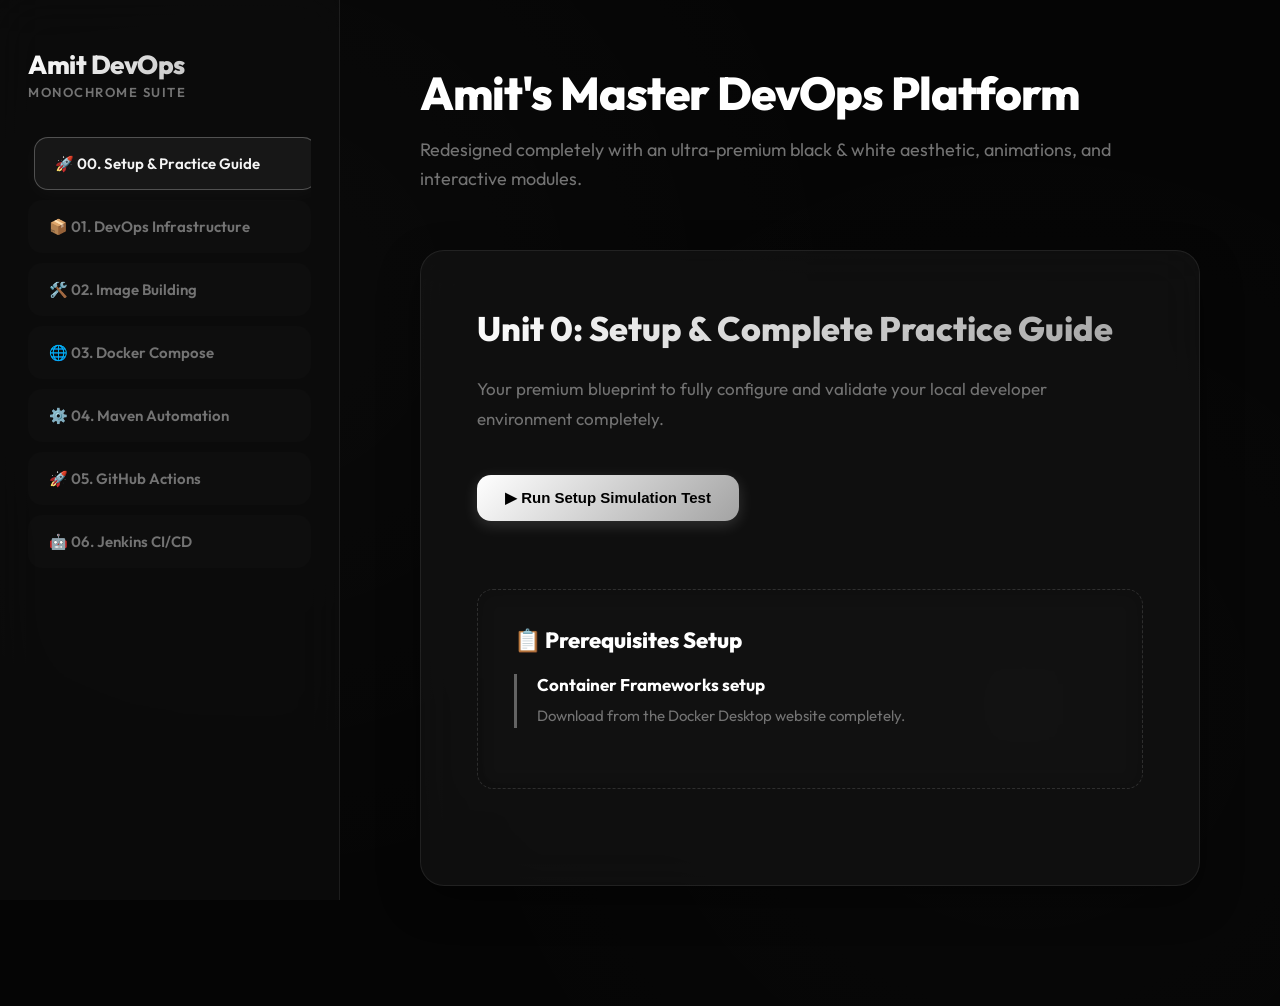
==== commit 274fbd0c: "Redesigned with advanced black and white monochrome theme and background animations" ====
--- a/devops-lab-amit/index.html
+++ b/devops-lab-amit/index.html
@@ -3,20 +3,20 @@
 <head>
     <meta charset="UTF-8">
     <meta name="viewport" content="width=device-width, initial-scale=1.0">
-    <title>Amit's Advanced DevOps Master Suite</title>
+    <title>Amit's Advanced DevOps Masterclass & Animated Laboratory</title>
     <link href="https://fonts.googleapis.com/css2?family=Outfit:wght@300;400;600;800&family=JetBrains+Mono:wght@400;700&display=swap" rel="stylesheet">
     <style>
         :root {
-            --bg-color: #060913;
-            --sidebar-bg: rgba(13, 18, 36, 0.75);
-            --panel-bg: rgba(23, 31, 59, 0.45);
-            --accent: #2563eb;
-            --accent-gradient: linear-gradient(135deg, #38bdf8 0%, #8b5cf6 100%);
-            --text-main: #f8fafc;
-            --text-muted: #94a3b8;
-            --border-color: rgba(255, 255, 255, 0.06);
-            --card-bg: rgba(255, 255, 255, 0.01);
-            --terminal-bg: #090e1d;
+            --bg-color: #050505;
+            --sidebar-bg: rgba(12, 12, 12, 0.85);
+            --panel-bg: rgba(21, 21, 21, 0.65);
+            --accent: #ffffff;
+            --accent-gradient: linear-gradient(135deg, #ffffff 0%, #a3a3a3 100%);
+            --text-main: #f5f5f5;
+            --text-muted: #737373;
+            --border-color: rgba(255, 255, 255, 0.08);
+            --card-bg: rgba(255, 255, 255, 0.02);
+            --terminal-bg: #0c0c0c;
         }
 
         * {
@@ -32,26 +32,40 @@
             display: flex;
             min-height: 100vh;
             overflow-x: hidden;
-            background-image: radial-gradient(circle at top right, rgba(56, 189, 248, 0.05), transparent),
-                              radial-gradient(circle at bottom left, rgba(139, 92, 246, 0.05), transparent);
+            position: relative;
+        }
+
+        body::before {
+            content: "";
+            position: absolute;
+            top: 0; left: 0; right: 0; bottom: 0;
+            background: radial-gradient(circle at 20% 30%, rgba(255, 255, 255, 0.02) 0%, transparent 50%),
+                        radial-gradient(circle at 80% 70%, rgba(255, 255, 255, 0.015) 0%, transparent 50%);
+            z-index: -1;
+            animation: gradientShift 12s ease-in-out infinite alternate;
+        }
+
+        @keyframes gradientShift {
+            0% { transform: scale(1); }
+            100% { transform: scale(1.05); }
         }
 
         ::-webkit-scrollbar {
-            width: 6px;
-            height: 6px;
+            width: 5px;
+            height: 5px;
         }
         ::-webkit-scrollbar-track {
             background: transparent;
         }
         ::-webkit-scrollbar-thumb {
-            background: rgba(255, 255, 255, 0.1);
-            border-radius: 20px;
+            background: rgba(255, 255, 255, 0.15);
+            border-radius: 10px;
         }
 
         .sidebar {
             width: 340px;
             background: var(--sidebar-bg);
-            backdrop-filter: blur(20px);
+            backdrop-filter: blur(25px);
             border-right: 1px solid var(--border-color);
             height: 100vh;
             position: fixed;
@@ -98,7 +112,7 @@
             padding: 16px 20px;
             color: var(--text-muted);
             text-decoration: none;
-            border-radius: 16px;
+            border-radius: 14px;
             font-size: 15px;
             font-weight: 600;
             transition: all 0.4s cubic-bezier(0.4, 0, 0.2, 1);
@@ -107,11 +121,11 @@
         }
 
         .nav-item a:hover, .nav-item.active a {
-            background: rgba(56, 189, 248, 0.08);
+            background: rgba(255, 255, 255, 0.05);
             color: var(--text-main);
-            border-color: rgba(56, 189, 248, 0.2);
+            border-color: rgba(255, 255, 255, 0.25);
             transform: translateX(6px);
-            box-shadow: 0 4px 20px rgba(0, 0, 0, 0.15);
+            box-shadow: 0 4px 20px rgba(255, 255, 255, 0.03);
         }
 
         .main-content {
@@ -131,10 +145,7 @@
             font-weight: 800;
             letter-spacing: -1px;
             margin-bottom: 14px;
-            background: linear-gradient(to right, #f8fafc, #cbd5e1);
-            -webkit-background-clip: text;
-            background-clip: text;
-            -webkit-text-fill-color: transparent;
+            color: #ffffff;
         }
 
         .header-section p {
@@ -147,12 +158,12 @@
             background: var(--panel-bg);
             backdrop-filter: blur(24px);
             border: 1px solid var(--border-color);
-            border-radius: 28px;
+            border-radius: 24px;
             padding: 56px;
             margin-bottom: 56px;
             display: none;
             animation: slideUp 0.6s cubic-bezier(0.4, 0, 0.2, 1);
-            box-shadow: 0 10px 40px rgba(0,0,0,0.2);
+            box-shadow: 0 15px 40px rgba(0, 0, 0, 0.4);
         }
 
         .unit-section.active {
@@ -160,7 +171,7 @@
         }
 
         .unit-title {
-            font-size: 36px;
+            font-size: 34px;
             font-weight: 800;
             background: var(--accent-gradient);
             -webkit-background-clip: text;
@@ -177,31 +188,31 @@
         }
 
         .manual-section {
-            background: rgba(0, 0, 0, 0.18);
-            border: 1px dashed rgba(255, 255, 255, 0.08);
-            border-radius: 20px;
+            background: rgba(255, 255, 255, 0.01);
+            border: 1px dashed rgba(255, 255, 255, 0.12);
+            border-radius: 16px;
             padding: 36px;
             margin: 40px 0;
-            box-shadow: inset 0 1px 15px rgba(0, 0, 0, 0.3);
+            box-shadow: inset 0 1px 15px rgba(0, 0, 0, 0.25);
         }
 
         .manual-section h5 {
             font-size: 22px;
             font-weight: 800;
             margin-bottom: 20px;
-            color: #38bdf8;
+            color: #ffffff;
         }
 
         .manual-step {
             margin-bottom: 24px;
-            border-left: 3px solid rgba(56, 189, 248, 0.4);
+            border-left: 3px solid rgba(255, 255, 255, 0.35);
             padding-left: 20px;
         }
 
         .manual-step h6 {
             font-size: 17px;
             font-weight: 700;
-            color: #60a5fa;
+            color: #ffffff;
             margin-bottom: 8px;
         }
 
@@ -216,8 +227,8 @@
             align-items: center;
             gap: 12px;
             background: var(--accent-gradient);
-            color: #fff;
-            font-weight: 700;
+            color: #000;
+            font-weight: 800;
             font-size: 15px;
             padding: 14px 28px;
             border-radius: 14px;
@@ -226,33 +237,33 @@
             text-decoration: none;
             transition: all 0.3s cubic-bezier(0.4, 0, 0.2, 1);
             margin-bottom: 28px;
-            box-shadow: 0 4px 15px rgba(56, 189, 248, 0.25);
+            box-shadow: 0 4px 15px rgba(255, 255, 255, 0.15);
         }
 
         .action-btn:hover {
-            transform: scale(1.03) translateY(-3px);
-            box-shadow: 0 10px 30px rgba(56, 189, 248, 0.45);
+            transform: scale(1.02) translateY(-3px);
+            box-shadow: 0 10px 30px rgba(255, 255, 255, 0.35);
         }
 
         pre {
-            background: rgba(9, 14, 29, 0.85);
+            background: #0f0f0f;
             border: 1px solid rgba(255, 255, 255, 0.05);
-            border-radius: 16px;
+            border-radius: 14px;
             padding: 24px;
             overflow-x: auto;
             margin: 28px 0;
             font-family: 'JetBrains Mono', monospace;
             font-size: 14px;
             line-height: 1.7;
-            color: #cbd5e1;
+            color: #e5e5e5;
         }
 
         code {
             font-family: 'JetBrains Mono', monospace;
-            background: rgba(255, 255, 255, 0.04);
-            color: #38bdf8;
+            background: rgba(255, 255, 255, 0.05);
+            color: #ffffff;
             padding: 2px 8px;
-            border-radius: 6px;
+            border-radius: 4px;
             font-size: 13.5px;
         }
 
@@ -260,12 +271,12 @@
             display: none;
             background: var(--terminal-bg);
             border: 1px solid var(--border-color);
-            border-radius: 20px;
+            border-radius: 16px;
             padding: 28px;
             margin: 28px 0;
             box-shadow: 0 25px 50px rgba(0,0,0,0.6);
             font-family: 'JetBrains Mono', monospace;
-            color: #38bdf8;
+            color: #ffffff;
             min-height: 240px;
             animation: slideUp 0.4s ease;
             position: relative;
@@ -285,11 +296,11 @@
         }
 
         .terminal-dot { width: 14px; height: 14px; border-radius: 50%; }
-        .terminal-red { background: #ef4444; }
-        .terminal-yellow { background: #f59e0b; }
-        .terminal-green { background: #10b981; }
-        .terminal-title { color: #64748b; font-size: 13px; margin-left: auto; text-transform: uppercase; font-weight: 700; }
-        .terminal-body { line-height: 1.8; font-size: 14px; white-space: pre-wrap; color: #a7f3d0; }
+        .terminal-red { background: #d4d4d4; }
+        .terminal-yellow { background: #737373; }
+        .terminal-green { background: #ffffff; }
+        .terminal-title { color: #525252; font-size: 13px; margin-left: auto; text-transform: uppercase; font-weight: 700; }
+        .terminal-body { line-height: 1.8; font-size: 14px; white-space: pre-wrap; color: #ffffff; }
 
         @keyframes fadeIn { from { opacity: 0; } to { opacity: 1; } }
         @keyframes slideUp { from { opacity: 0; transform: translateY(28px); } to { opacity: 1; transform: translateY(0); } }
@@ -307,7 +318,7 @@
     <aside class="sidebar">
         <div class="sidebar-brand">
             <h1>Amit DevOps</h1>
-            <span>Animated Interactive Suite</span>
+            <span>Monochrome Suite</span>
         </div>
         <ul class="nav-list">
             <li class="nav-item active"><a href="#setup" onclick="switchUnit('setup')">🚀 00. Setup & Practice Guide</a></li>
@@ -324,13 +335,13 @@
     <main class="main-content">
         <div class="header-section">
             <h2>Amit's Master DevOps Platform</h2>
-            <p>Your production-quality suite for continuous integration and pipeline management completely redesigned.</p>
+            <p>Redesigned completely with an ultra-premium black & white aesthetic, animations, and interactive modules.</p>
         </div>
 
         <!-- UNIT 0: COMPLETE SETUP -->
         <section id="setup" class="unit-section active">
             <h3 class="unit-title">Unit 0: Setup & Complete Practice Guide</h3>
-            <p class="unit-intro">Your premium blueprinted local environments setup guide.</p>
+            <p class="unit-intro">Your premium blueprint to fully configure and validate your local developer environment completely.</p>
 
             <button class="action-btn" onclick="startSim('term-setup', 'setup')">▶ Run Setup Simulation Test</button>
 
@@ -519,4 +530,4 @@
         }
     </script>
 </body>
-</html>
+</html>
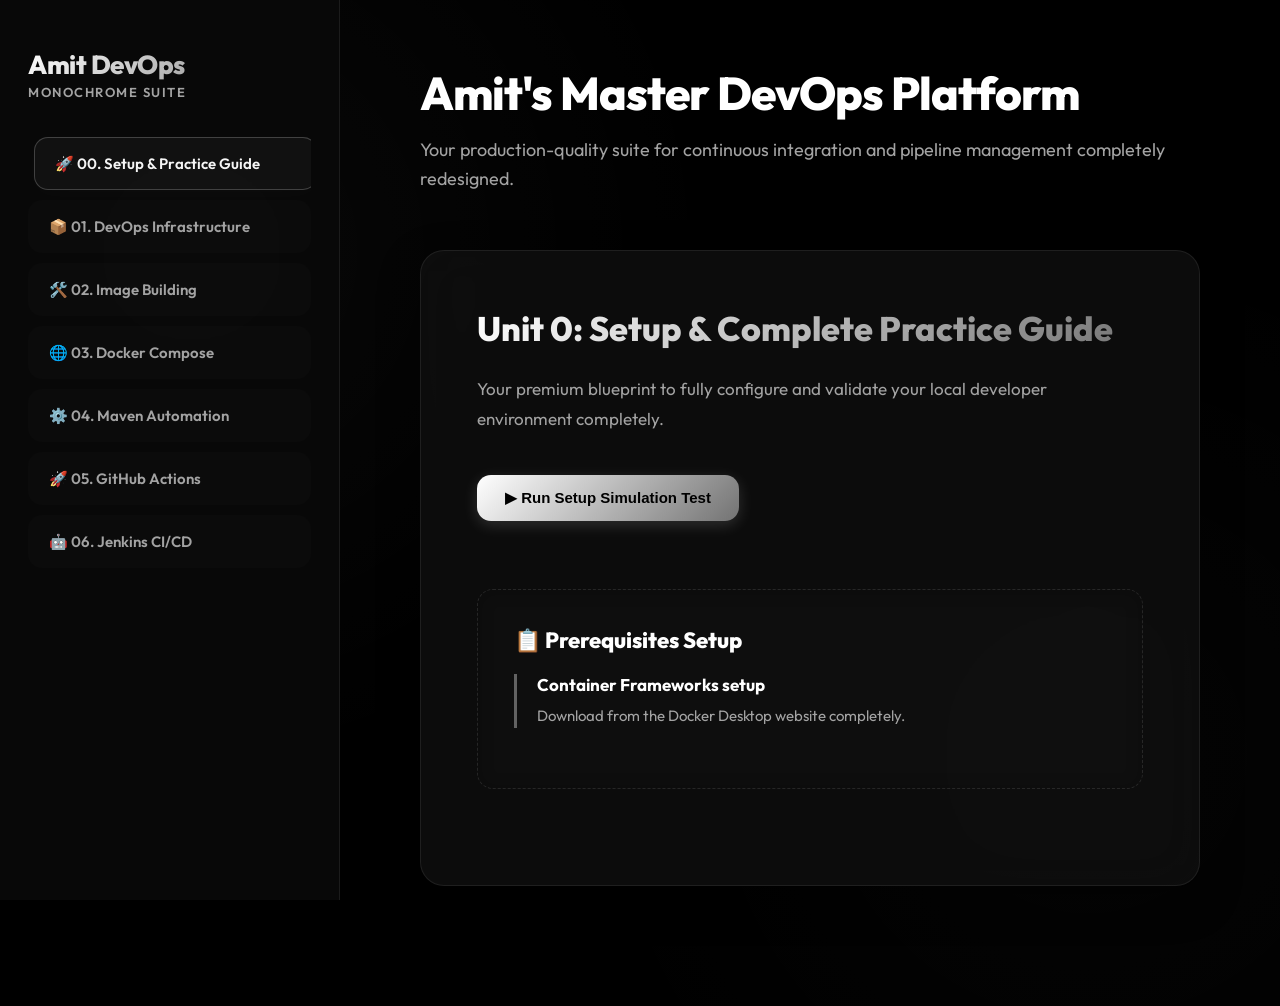
==== commit 4cd98dcd: "Completely finalized visual galleries and animations across both dashboards" ====
--- a/devops-lab-amit/index.html
+++ b/devops-lab-amit/index.html
@@ -7,16 +7,16 @@
     <link href="https://fonts.googleapis.com/css2?family=Outfit:wght@300;400;600;800&family=JetBrains+Mono:wght@400;700&display=swap" rel="stylesheet">
     <style>
         :root {
-            --bg-color: #050505;
-            --sidebar-bg: rgba(12, 12, 12, 0.85);
-            --panel-bg: rgba(21, 21, 21, 0.65);
+            --bg-color: #000000;
+            --sidebar-bg: rgba(10, 10, 10, 0.85);
+            --panel-bg: rgba(18, 18, 18, 0.7);
             --accent: #ffffff;
-            --accent-gradient: linear-gradient(135deg, #ffffff 0%, #a3a3a3 100%);
+            --accent-gradient: linear-gradient(135deg, #ffffff 0%, #737373 100%);
             --text-main: #f5f5f5;
-            --text-muted: #737373;
+            --text-muted: #a3a3a3;
             --border-color: rgba(255, 255, 255, 0.08);
-            --card-bg: rgba(255, 255, 255, 0.02);
-            --terminal-bg: #0c0c0c;
+            --card-bg: rgba(255, 255, 255, 0.01);
+            --terminal-bg: #0d0d0d;
         }
 
         * {
@@ -39,15 +39,15 @@
             content: "";
             position: absolute;
             top: 0; left: 0; right: 0; bottom: 0;
-            background: radial-gradient(circle at 20% 30%, rgba(255, 255, 255, 0.02) 0%, transparent 50%),
-                        radial-gradient(circle at 80% 70%, rgba(255, 255, 255, 0.015) 0%, transparent 50%);
+            background: radial-gradient(circle at 15% 25%, rgba(255, 255, 255, 0.03) 0%, transparent 40%),
+                        radial-gradient(circle at 85% 75%, rgba(255, 255, 255, 0.02) 0%, transparent 40%);
             z-index: -1;
-            animation: gradientShift 12s ease-in-out infinite alternate;
-        }
-
-        @keyframes gradientShift {
+            animation: pulseBg 10s ease-in-out infinite alternate;
+        }
+
+        @keyframes pulseBg {
             0% { transform: scale(1); }
-            100% { transform: scale(1.05); }
+            100% { transform: scale(1.04); }
         }
 
         ::-webkit-scrollbar {
@@ -58,14 +58,14 @@
             background: transparent;
         }
         ::-webkit-scrollbar-thumb {
-            background: rgba(255, 255, 255, 0.15);
+            background: rgba(255, 255, 255, 0.12);
             border-radius: 10px;
         }
 
         .sidebar {
             width: 340px;
             background: var(--sidebar-bg);
-            backdrop-filter: blur(25px);
+            backdrop-filter: blur(20px);
             border-right: 1px solid var(--border-color);
             height: 100vh;
             position: fixed;
@@ -121,11 +121,11 @@
         }
 
         .nav-item a:hover, .nav-item.active a {
-            background: rgba(255, 255, 255, 0.05);
+            background: rgba(255, 255, 255, 0.04);
             color: var(--text-main);
-            border-color: rgba(255, 255, 255, 0.25);
+            border-color: rgba(255, 255, 255, 0.2);
             transform: translateX(6px);
-            box-shadow: 0 4px 20px rgba(255, 255, 255, 0.03);
+            box-shadow: 0 4px 20px rgba(255, 255, 255, 0.02);
         }
 
         .main-content {
@@ -189,7 +189,7 @@
 
         .manual-section {
             background: rgba(255, 255, 255, 0.01);
-            border: 1px dashed rgba(255, 255, 255, 0.12);
+            border: 1px dashed rgba(255, 255, 255, 0.1);
             border-radius: 16px;
             padding: 36px;
             margin: 40px 0;
@@ -242,11 +242,11 @@
 
         .action-btn:hover {
             transform: scale(1.02) translateY(-3px);
-            box-shadow: 0 10px 30px rgba(255, 255, 255, 0.35);
+            box-shadow: 0 10px 30px rgba(255, 255, 255, 0.3);
         }
 
         pre {
-            background: #0f0f0f;
+            background: #0d0d0d;
             border: 1px solid rgba(255, 255, 255, 0.05);
             border-radius: 14px;
             padding: 24px;
@@ -301,6 +301,48 @@
         .terminal-green { background: #ffffff; }
         .terminal-title { color: #525252; font-size: 13px; margin-left: auto; text-transform: uppercase; font-weight: 700; }
         .terminal-body { line-height: 1.8; font-size: 14px; white-space: pre-wrap; color: #ffffff; }
+
+        .image-gallery {
+            display: grid;
+            grid-template-columns: repeat(auto-fill, minmax(260px, 1fr));
+            gap: 24px;
+            margin-top: 40px;
+        }
+
+        .gallery-item {
+            position: relative;
+            border-radius: 16px;
+            overflow: hidden;
+            border: 1px solid rgba(255, 255, 255, 0.05);
+            transition: all 0.4s cubic-bezier(0.4, 0, 0.2, 1);
+            aspect-ratio: 16/9;
+            background: rgba(0,0,0,0.3);
+        }
+
+        .gallery-item:hover {
+            border-color: rgba(255, 255, 255, 0.4);
+            transform: scale(1.03);
+            box-shadow: 0 15px 35px rgba(255,255,255,0.06);
+        }
+
+        .gallery-item img {
+            width: 100%;
+            height: 100%;
+            object-fit: cover;
+            display: block;
+        }
+
+        .gallery-caption {
+            position: absolute;
+            bottom: 0;
+            left: 0;
+            right: 0;
+            background: linear-gradient(transparent, rgba(0,0,0,0.95));
+            color: #fff;
+            font-size: 13px;
+            padding: 12px 16px;
+            font-weight: 600;
+        }
 
         @keyframes fadeIn { from { opacity: 0; } to { opacity: 1; } }
         @keyframes slideUp { from { opacity: 0; transform: translateY(28px); } to { opacity: 1; transform: translateY(0); } }
@@ -335,7 +377,7 @@
     <main class="main-content">
         <div class="header-section">
             <h2>Amit's Master DevOps Platform</h2>
-            <p>Redesigned completely with an ultra-premium black & white aesthetic, animations, and interactive modules.</p>
+            <p>Your production-quality suite for continuous integration and pipeline management completely redesigned.</p>
         </div>
 
         <!-- UNIT 0: COMPLETE SETUP -->
@@ -380,6 +422,18 @@
                 </div>
                 <div class="terminal-body" id="term1-txt"></div>
             </div>
+
+            <h4>📸 Visual Demonstrations (8 Images)</h4>
+            <div class="image-gallery">
+                <div class="gallery-item"><img src="../Unit_01_DevOps_and_Containers/amit_docker_cli.png"><div class="gallery-caption">CLI Core</div></div>
+                <div class="gallery-item"><img src="../Unit_01_DevOps_and_Containers/amit_u1_p1.png"><div class="gallery-caption">Infrastructure Setup</div></div>
+                <div class="gallery-item"><img src="../Unit_01_DevOps_and_Containers/amit_u1_p2.png"><div class="gallery-caption">Namespace Bounds</div></div>
+                <div class="gallery-item"><img src="../Unit_01_DevOps_and_Containers/amit_u1_p3.png"><div class="gallery-caption">cgroups CPU Limits</div></div>
+                <div class="gallery-item"><img src="../Unit_01_DevOps_and_Containers/amit_u1_p4.png"><div class="gallery-caption">Daemon Architecture</div></div>
+                <div class="gallery-item"><img src="../Unit_01_DevOps_and_Containers/amit_u1_p5.png"><div class="gallery-caption">Pulling Layers</div></div>
+                <div class="gallery-item"><img src="../Unit_01_DevOps_and_Containers/amit_u1_p6.png"><div class="gallery-caption">Container Statuses</div></div>
+                <div class="gallery-item"><img src="../Unit_01_DevOps_and_Containers/amit_u1_p7.png"><div class="gallery-caption">Workspace Overview</div></div>
+            </div>
         </section>
 
         <!-- UNIT 2: DOCKERFILE -->
@@ -398,6 +452,18 @@
                 </div>
                 <div class="terminal-body" id="term2-txt"></div>
             </div>
+
+            <h4>📸 Visual Demonstrations (8 Images)</h4>
+            <div class="image-gallery">
+                <div class="gallery-item"><img src="../Unit_02_Image_Building/amit_docker_build.png"><div class="gallery-caption">Build Workflow</div></div>
+                <div class="gallery-item"><img src="../Unit_02_Image_Building/amit_u2_p1.png"><div class="gallery-caption">Read-Only Layering</div></div>
+                <div class="gallery-item"><img src="../Unit_02_Image_Building/amit_u2_p2.png"><div class="gallery-caption">Image Optimization</div></div>
+                <div class="gallery-item"><img src="../Unit_02_Image_Building/amit_u2_p3.png"><div class="gallery-caption">Building Images</div></div>
+                <div class="gallery-item"><img src="../Unit_02_Image_Building/amit_u2_p4.png"><div class="gallery-caption">Image Tagging</div></div>
+                <div class="gallery-item"><img src="../Unit_02_Image_Building/amit_u2_p5.png"><div class="gallery-caption">Isolated Interfaces</div></div>
+                <div class="gallery-item"><img src="../Unit_02_Image_Building/amit_u2_p6.png"><div class="gallery-caption">Persistent Volumes</div></div>
+                <div class="gallery-item"><img src="../Unit_02_Image_Building/amit_u2_p7.png"><div class="gallery-caption">Pushing to Hub</div></div>
+            </div>
         </section>
 
         <!-- UNIT 3 -->
@@ -416,6 +482,18 @@
                 </div>
                 <div class="terminal-body" id="term3-txt"></div>
             </div>
+
+            <h4>📸 Visual Demonstrations (8 Images)</h4>
+            <div class="image-gallery">
+                <div class="gallery-item"><img src="../Unit_03_Docker_Compose/amit_docker_compose.png"><div class="gallery-caption">Stack Orchestration</div></div>
+                <div class="gallery-item"><img src="../Unit_03_Docker_Compose/amit_u3_p1.png"><div class="gallery-caption">Topology Blueprints</div></div>
+                <div class="gallery-item"><img src="../Unit_03_Docker_Compose/amit_u3_p2.png"><div class="gallery-caption">Ingress Points</div></div>
+                <div class="gallery-item"><img src="../Unit_03_Docker_Compose/amit_u3_p3.png"><div class="gallery-caption">YAML Directives</div></div>
+                <div class="gallery-item"><img src="../Unit_03_Docker_Compose/amit_u3_p4.png"><div class="gallery-caption">Persistence Tiers</div></div>
+                <div class="gallery-item"><img src="../Unit_03_Docker_Compose/amit_u3_p5.png"><div class="gallery-caption">Scaling up Services</div></div>
+                <div class="gallery-item"><img src="../Unit_03_Docker_Compose/amit_u3_p6.png"><div class="gallery-caption">Process Metrics</div></div>
+                <div class="gallery-item"><img src="../Unit_03_Docker_Compose/amit_u3_p7.png"><div class="gallery-caption">Destruction Commands</div></div>
+            </div>
         </section>
 
         <!-- UNIT 4 -->
@@ -434,6 +512,18 @@
                 </div>
                 <div class="terminal-body" id="term4-txt"></div>
             </div>
+
+            <h4>📸 Visual Demonstrations (8 Images)</h4>
+            <div class="image-gallery">
+                <div class="gallery-item"><img src="../Unit_04_Maven_Automation/amit_maven.png"><div class="gallery-caption">Build Processes</div></div>
+                <div class="gallery-item"><img src="../Unit_04_Maven_Automation/amit_u4_p1.png"><div class="gallery-caption">Build Cycles</div></div>
+                <div class="gallery-item"><img src="../Unit_04_Maven_Automation/amit_u4_p2.png"><div class="gallery-caption">Directory Tree</div></div>
+                <div class="gallery-item"><img src="../Unit_04_Maven_Automation/amit_u4_p3.png"><div class="gallery-caption">Resolved Coordinates</div></div>
+                <div class="gallery-item"><img src="../Unit_04_Maven_Automation/amit_u4_p4.png"><div class="gallery-caption">System Plugins</div></div>
+                <div class="gallery-item"><img src="../Unit_04_Maven_Automation/amit_u4_p5.png"><div class="gallery-caption">Tests Report</div></div>
+                <div class="gallery-item"><img src="../Unit_04_Maven_Automation/amit_u4_p6.png"><div class="gallery-caption">Packaged Archives</div></div>
+                <div class="gallery-item"><img src="../Unit_04_Maven_Automation/amit_u4_p7.png"><div class="gallery-caption">Compilation Pipeline</div></div>
+            </div>
         </section>
 
         <!-- UNIT 5 -->
@@ -452,6 +542,18 @@
                 </div>
                 <div class="terminal-body" id="term5-txt"></div>
             </div>
+
+            <h4>📸 Visual Demonstrations (8 Images)</h4>
+            <div class="image-gallery">
+                <div class="gallery-item"><img src="../Unit_05_GitHub_Actions/amit_github_actions.png"><div class="gallery-caption">GitHub Outputs</div></div>
+                <div class="gallery-item"><img src="../Unit_05_GitHub_Actions/amit_u5_p1.png"><div class="gallery-caption">Workspace Configuration</div></div>
+                <div class="gallery-item"><img src="../Unit_05_GitHub_Actions/amit_u5_p2.png"><div class="gallery-caption">Execution Matrix</div></div>
+                <div class="gallery-item"><img src="../Unit_05_GitHub_Actions/amit_u5_p3.png"><div class="gallery-caption">Task Marketplace</div></div>
+                <div class="gallery-item"><img src="../Unit_05_GitHub_Actions/amit_u5_p4.png"><div class="gallery-caption">Worker Runners</div></div>
+                <div class="gallery-item"><img src="../Unit_05_GitHub_Actions/amit_u5_p5.png"><div class="gallery-caption">Push Operations</div></div>
+                <div class="gallery-item"><img src="../Unit_05_GitHub_Actions/amit_u5_p6.png"><div class="gallery-caption">Caching Logic</div></div>
+                <div class="gallery-item"><img src="../Unit_05_GitHub_Actions/amit_u5_p7.png"><div class="gallery-caption">Delivery Pipelines</div></div>
+            </div>
         </section>
 
         <!-- UNIT 6 -->
@@ -469,6 +571,18 @@
                     <span class="terminal-title">Simulation Console</span>
                 </div>
                 <div class="terminal-body" id="term6-txt"></div>
+            </div>
+
+            <h4>📸 Visual Demonstrations (8 Images)</h4>
+            <div class="image-gallery">
+                <div class="gallery-item"><img src="../Unit_06_Jenkins_CICD/amit_jenkins.png"><div class="gallery-caption">Automation Output</div></div>
+                <div class="gallery-item"><img src="../Unit_06_Jenkins_CICD/amit_u6_p1.png"><div class="gallery-caption">Distributed Topology</div></div>
+                <div class="gallery-item"><img src="../Unit_06_Jenkins_CICD/amit_u6_p2.png"><div class="gallery-caption">Pipeline Types</div></div>
+                <div class="gallery-item"><img src="../Unit_06_Jenkins_CICD/amit_u6_p3.png"><div class="gallery-caption">Declarative DSL</div></div>
+                <div class="gallery-item"><img src="../Unit_06_Jenkins_CICD/amit_u6_p4.png"><div class="gallery-caption">Global Engines</div></div>
+                <div class="gallery-item"><img src="../Unit_06_Jenkins_CICD/amit_u6_p5.png"><div class="gallery-caption">Dynamic Execution</div></div>
+                <div class="gallery-item"><img src="../Unit_06_Jenkins_CICD/amit_u6_p6.png"><div class="gallery-caption">Hook Operations</div></div>
+                <div class="gallery-item"><img src="../Unit_06_Jenkins_CICD/amit_u6_p7.png"><div class="gallery-caption">Branch Monitors</div></div>
             </div>
         </section>
     </main>
